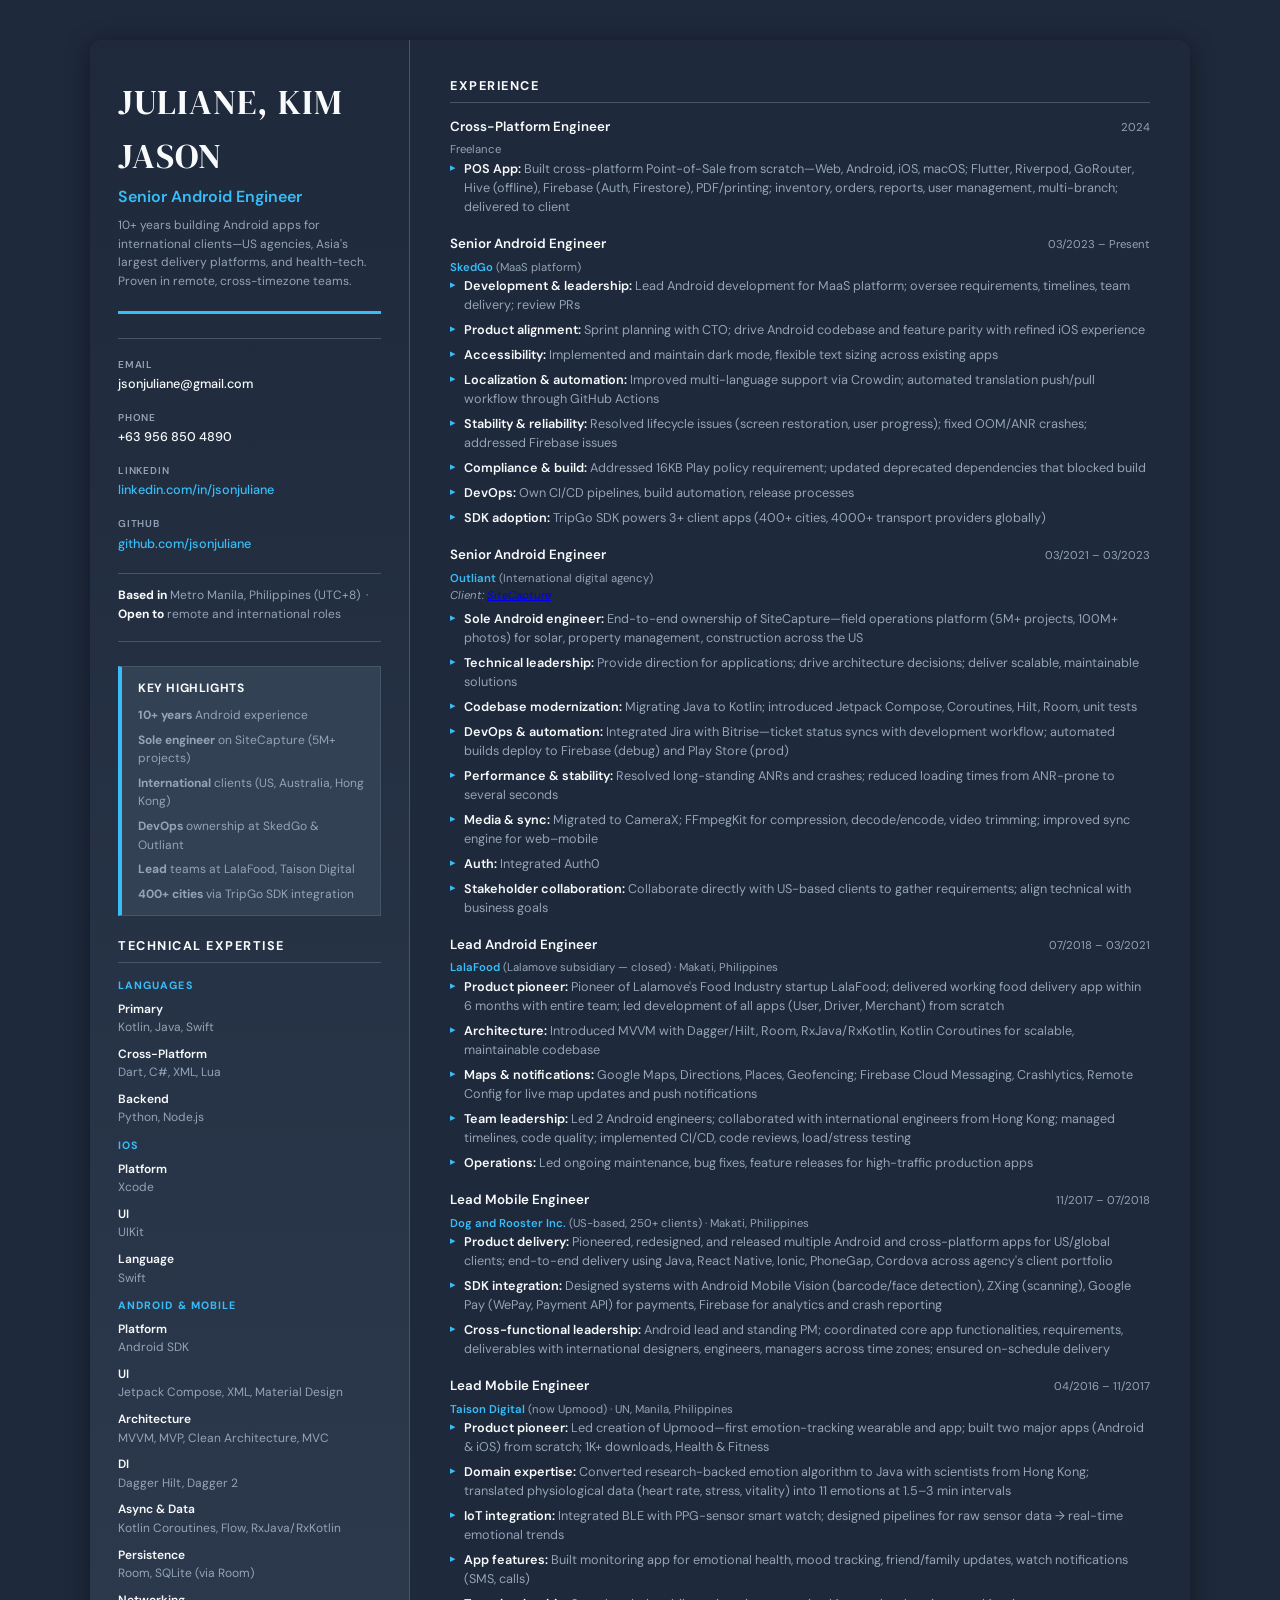
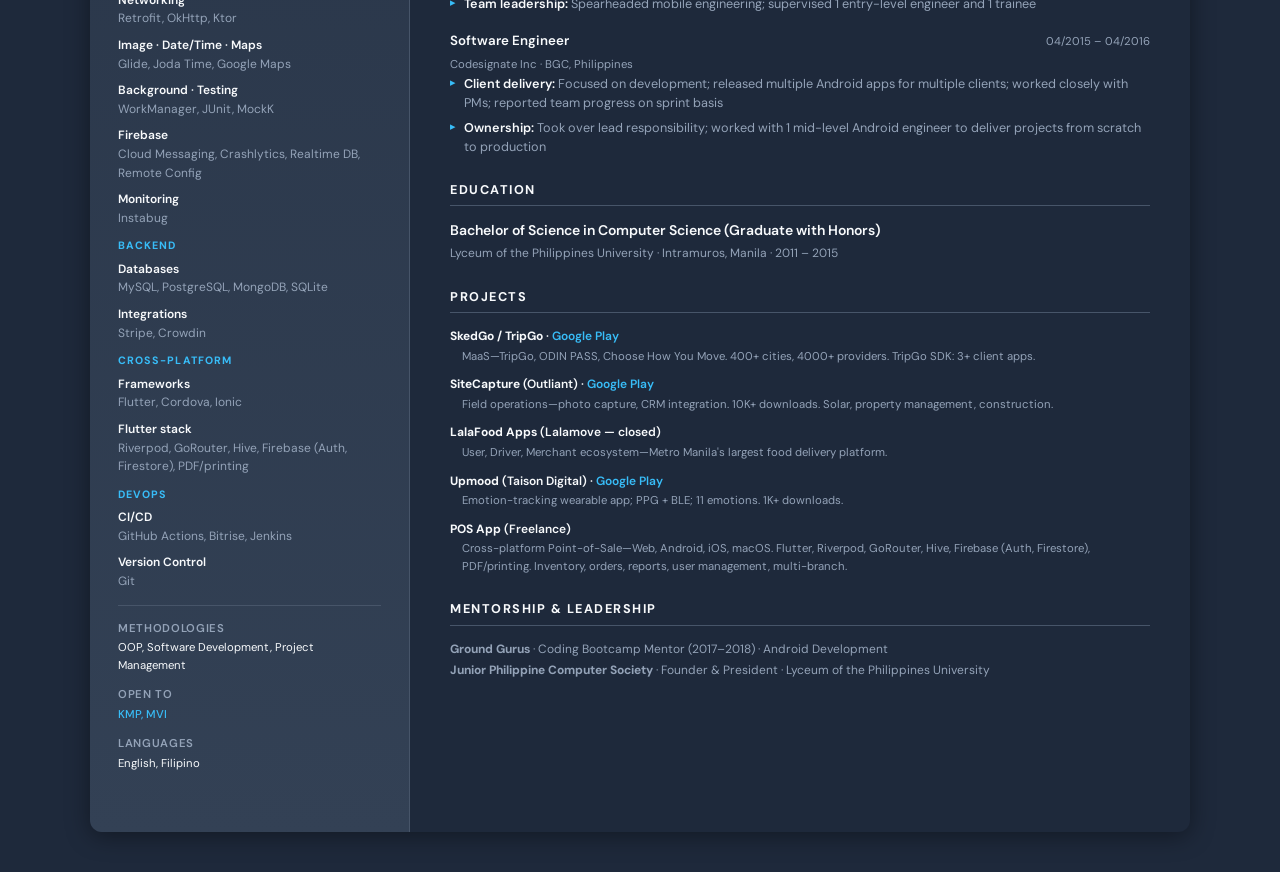
==== resume/Juliane_Kim_Jason_Resume_Dark.html @ 7320f316 "Initial portfolio" ====
<!DOCTYPE html>
<html lang="en">
<head>
  <meta charset="UTF-8">
  <meta name="viewport" content="width=device-width, initial-scale=1.0">
  <title>Kim Jason Juliane - Senior Android Engineer</title>
  <link rel="preconnect" href="https://fonts.googleapis.com">
  <link rel="preconnect" href="https://fonts.gstatic.com" crossorigin>
  <link href="https://fonts.googleapis.com/css2?family=DM+Sans:ital,opsz,wght@0,9..40,400;0,9..40,500;0,9..40,600;0,9..40,700&family=DM+Serif+Display&display=swap" rel="stylesheet">
  <style>
    :root {
      --bg: #1e293b;
      --bg-soft: #334155;
      --bg-card: #334155;
      --text: #f8fafc;
      --text-muted: #94a3b8;
      --accent: #38bdf8;
      --accent-soft: #0ea5e9;
      --accent-bg: #0c4a6e;
      --border: #475569;
      --highlight-bg: #334155;
      --highlight-border: #38bdf8;
      --font-sans: 'DM Sans', -apple-system, sans-serif;
      --font-display: 'DM Serif Display', Georgia, serif;
    }

    * { margin: 0; padding: 0; box-sizing: border-box; }

    body {
      font-family: var(--font-sans);
      font-size: 10.5pt;
      line-height: 1.55;
      color: var(--text);
      background: var(--bg);
      min-height: 100vh;
    }

    .resume {
      max-width: 720px;
      margin: 0 auto;
      padding: 32px 40px;
    }

    @media screen and (min-width: 1024px) {
      body { background: #1e293b; }
      .resume {
        max-width: 1100px;
        margin: 40px auto;
        padding: 0;
        display: grid;
        grid-template-columns: 320px 1fr;
        min-height: calc(100vh - 80px);
        align-items: stretch;
        box-shadow: 0 4px 24px rgba(0,0,0,0.4);
        border-radius: 12px;
        overflow: hidden;
      }
      .sidebar {
        background: linear-gradient(180deg, #1e293b 0%, #334155 100%);
        padding: 36px 28px;
        position: sticky;
        top: 0;
        align-self: stretch;
        overflow-x: hidden;
        overflow-y: auto;
        min-width: 0;
        word-wrap: break-word;
        overflow-wrap: break-word;
        border-right: 1px solid var(--border);
      }
      .sidebar * { max-width: 100%; }
      .main-content {
        padding: 36px 40px;
        overflow-x: hidden;
        overflow-y: auto;
        min-width: 0;
      }
      .sidebar .contact { grid-template-columns: 1fr; }
      .sidebar .highlights-grid { grid-template-columns: 1fr; }
      .sidebar .tech-grid { grid-template-columns: 1fr; }
      .sidebar .tech-category { margin-top: 10px; }
      .sidebar .tech-footer { grid-template-columns: 1fr; }
    }

    .header {
      margin-bottom: 24px;
      padding-bottom: 20px;
      border-bottom: 3px solid var(--accent);
    }

    .name {
      font-family: var(--font-display);
      font-size: 26pt;
      font-weight: 400;
      letter-spacing: 0.03em;
      color: var(--text);
      margin-bottom: 2px;
    }

    .title {
      font-size: 12pt;
      font-weight: 600;
      color: var(--accent);
      margin-bottom: 6px;
    }

    .tagline {
      font-size: 9pt;
      color: var(--text-muted);
      max-width: 520px;
    }

    .highlights {
      background: var(--highlight-bg);
      border: 1px solid var(--border);
      border-left: 4px solid var(--accent);
      padding: 12px 16px;
      margin-bottom: 20px;
      font-size: 9pt;
    }

    .highlights-title {
      font-weight: 700;
      color: var(--text);
      margin-bottom: 8px;
      text-transform: uppercase;
      letter-spacing: 0.05em;
    }

    .highlights-grid {
      display: grid;
      grid-template-columns: 1fr 1fr;
      gap: 6px 24px;
    }

    .highlights-grid span { color: var(--text-muted); }
    .highlights-grid strong { color: var(--text); font-weight: 600; }
    .metric { color: var(--accent); font-weight: 700; }

    .contact {
      display: grid;
      grid-template-columns: repeat(2, 1fr);
      gap: 12px 32px;
      margin-bottom: 24px;
      padding: 18px 0;
      font-size: 9.5pt;
      border-top: 1px solid var(--border);
      border-bottom: 1px solid var(--border);
    }

    @media (min-width: 520px) {
      .contact { grid-template-columns: repeat(4, 1fr); gap: 16px 24px; }
    }

    .contact-item {
      display: flex;
      flex-direction: column;
      gap: 2px;
    }

    .contact-label {
      font-size: 7.5pt;
      font-weight: 600;
      text-transform: uppercase;
      letter-spacing: 0.08em;
      color: var(--text-muted);
    }

    .contact-value {
      color: var(--text);
      font-weight: 500;
    }

    .contact a {
      color: var(--accent);
      text-decoration: none;
      font-weight: 500;
    }

    .contact a:hover { text-decoration: underline; }

    .contact-availability {
      grid-column: 1 / -1;
      margin-top: 4px;
      padding-top: 12px;
      border-top: 1px solid var(--border);
      font-size: 9pt;
      color: var(--text-muted);
    }

    .contact-availability strong { color: var(--text); }

    .section { margin-bottom: 24px; }

    .section-title {
      font-size: 9.5pt;
      font-weight: 700;
      color: var(--text);
      text-transform: uppercase;
      letter-spacing: 0.12em;
      margin-bottom: 14px;
      padding-bottom: 6px;
      border-bottom: 1px solid var(--border);
    }

    .tech-category {
      font-size: 8pt;
      font-weight: 700;
      text-transform: uppercase;
      letter-spacing: 0.1em;
      color: var(--accent);
      margin-top: 14px;
      margin-bottom: 6px;
    }
    .tech-category:first-of-type { margin-top: 0; }

    .tech-grid {
      display: grid;
      grid-template-columns: 1fr 1fr;
      gap: 8px 28px;
      font-size: 9pt;
    }

    .tech-label { font-weight: 600; color: var(--text); }
    .tech-value { color: var(--text-muted); }

    .tech-footer {
      display: grid;
      grid-template-columns: repeat(3, 1fr);
      gap: 12px 24px;
      margin-top: 14px;
      padding-top: 14px;
      border-top: 1px solid var(--border);
      font-size: 8.5pt;
    }

    .tech-footer-item {
      display: flex;
      flex-direction: column;
      gap: 2px;
    }

    .tech-footer-label {
      font-weight: 600;
      text-transform: uppercase;
      letter-spacing: 0.06em;
      color: var(--text-muted);
    }

    .tech-footer-value { color: var(--text); }
    .tech-footer-value .open-to { color: var(--accent); font-weight: 500; }

    .job { margin-bottom: 18px; }
    .job:last-child { margin-bottom: 0; }

    .job-header {
      display: flex;
      justify-content: space-between;
      align-items: baseline;
      flex-wrap: wrap;
      gap: 2px 8px;
      margin-bottom: 4px;
    }

    .job-title { font-weight: 600; font-size: 10pt; color: var(--text); }
    .job-company { font-weight: 600; }
    .job-company a { color: var(--accent); text-decoration: none; }
    .job-meta { font-size: 8.5pt; color: var(--text-muted); }
    .job-client { font-size: 8.5pt; color: var(--text-muted); font-style: italic; margin-bottom: 4px; }

    .job-bullets { list-style: none; padding-left: 0; }
    .job-bullets li {
      position: relative;
      padding-left: 14px;
      margin-bottom: 6px;
      font-size: 9.5pt;
      color: var(--text-muted);
      line-height: 1.5;
    }
    .job-bullets li::before {
      content: "▸";
      position: absolute;
      left: 0;
      color: var(--accent);
      font-size: 8pt;
    }
    .job-bullets strong { color: var(--text); font-weight: 600; }

    .education-degree { font-weight: 600; margin-bottom: 2px; }
    .education-meta { font-size: 9pt; color: var(--text-muted); }

    .project { margin-bottom: 10px; }
    .project-title { font-weight: 600; font-size: 9pt; margin-bottom: 2px; }
    .project-title a { color: var(--accent); text-decoration: none; }
    .project-desc { font-size: 8.5pt; color: var(--text-muted); padding-left: 12px; }

    .misc-item { font-size: 9pt; color: var(--text-muted); margin-bottom: 2px; }

    /* Animations */
    @keyframes fadeIn {
      from { opacity: 0; transform: translateY(8px); }
      to { opacity: 1; transform: translateY(0); }
    }

    @keyframes fadeInUp {
      from { opacity: 0; transform: translateY(12px); }
      to { opacity: 1; transform: translateY(0); }
    }

    body { animation: fadeIn 0.5s ease-out; }
    .header { animation: fadeInUp 0.5s ease-out 0.1s both; }
    .highlights { animation: fadeInUp 0.5s ease-out 0.15s both; }
    .contact { animation: fadeInUp 0.5s ease-out 0.2s both; }
    .section { animation: fadeInUp 0.4s ease-out 0.25s both; }

    a { transition: color 0.2s ease, opacity 0.2s ease; }
    a:hover { opacity: 0.85; }
    .job, .project { transition: transform 0.2s ease; }
    .job:hover, .project:hover { transform: translateX(2px); }

    @media (prefers-reduced-motion: reduce) {
      body, .header, .highlights, .contact, .section { animation: none; }
      .job:hover, .project:hover { transform: none; }
    }

    /* Responsive */
    @media (max-width: 768px) {
      .resume { padding: 24px 20px; }
      body { font-size: 10pt; }
      .name { font-size: 22pt; }
      .highlights-grid { grid-template-columns: 1fr; }
      .tech-grid { grid-template-columns: 1fr; gap: 6px 0; }
      .tech-footer { grid-template-columns: 1fr; }
      .job-header { flex-direction: column; align-items: flex-start; gap: 2px; }
    }

    @media (max-width: 480px) {
      .resume { padding: 20px 16px; }
      body { font-size: 9.5pt; }
      .name { font-size: 20pt; }
      .title { font-size: 11pt; }
      .contact { grid-template-columns: 1fr; gap: 10px; }
      .contact-availability { padding-top: 10px; font-size: 8.5pt; }
      .section-title { font-size: 9pt; letter-spacing: 0.08em; }
      .job-bullets li { font-size: 9pt; }
    }

    @media print {
      body, .header, .highlights, .contact, .section { animation: none !important; }
      .job:hover, .project:hover { transform: none !important; }
      body { background: #fff !important; color: #000 !important; padding: 0 !important; }
      .resume {
        display: block !important;
        max-width: 100% !important;
        margin: 0 !important;
        padding: 0.5in 0.6in !important;
        box-shadow: none !important;
        border-radius: 0 !important;
      }
      .sidebar {
        position: static !important;
        height: auto !important;
        background: #fff !important;
        border-right: none !important;
        padding: 0 0 24px 0 !important;
      }
      .main-content { padding: 0 !important; }
      .contact { grid-template-columns: repeat(4, 1fr); gap: 12px 16px; padding: 14px 0; }
      .highlights, .highlights-grid { width: 100%; max-width: 100%; }
      .sidebar .section { width: 100%; max-width: 100%; }
      .highlights-grid { grid-template-columns: 1fr 1fr !important; gap: 6px 24px !important; }
      .tech-category { color: var(--accent) !important; }
      .tech-grid { grid-template-columns: 1fr 1fr !important; gap: 8px 28px !important; }
      .tech-footer { grid-template-columns: repeat(3, 1fr) !important; }
      .section { margin-bottom: 18px; }
      .job { margin-bottom: 14px; }
      .job-bullets li { margin-bottom: 4px; }
      .section-title { margin-bottom: 10px; padding-bottom: 4px; }
      @page { margin: 0.5in; size: letter; }
      * { color: inherit !important; }
      .sidebar * { color: #000 !important; }
      a { color: var(--accent) !important; }
    }
  </style>
</head>
<body>
  <div class="resume">
    <aside class="sidebar">
      <header class="header">
    <h1 class="name">JULIANE, KIM JASON</h1>
    <p class="title">Senior Android Engineer</p>
    <p class="tagline">10+ years building Android apps for international clients—US agencies, Asia's largest delivery platforms, and health-tech. Proven in remote, cross-timezone teams.</p>
  </header>

  <div class="contact">
    <div class="contact-item">
      <span class="contact-label">Email</span>
      <span class="contact-value">jsonjuliane@gmail.com</span>
    </div>
    <div class="contact-item">
      <span class="contact-label">Phone</span>
      <span class="contact-value">+63 956 850 4890</span>
    </div>
    <div class="contact-item">
      <span class="contact-label">LinkedIn</span>
      <a href="https://www.linkedin.com/in/jsonjuliane/" class="contact-value">linkedin.com/in/jsonjuliane</a>
    </div>
    <div class="contact-item">
      <span class="contact-label">GitHub</span>
      <a href="https://github.com/jsonjuliane" class="contact-value">github.com/jsonjuliane</a>
    </div>
    <div class="contact-availability">
      <strong>Based in</strong> Metro Manila, Philippines (UTC+8) &nbsp;·&nbsp; <strong>Open to</strong> remote and international roles
    </div>
  </div>

  <div class="highlights">
    <div class="highlights-title">Key Highlights</div>
    <div class="highlights-grid">
      <span><span class="metric">10+ years</span> Android experience</span>
      <span><span class="metric">Sole engineer</span> on SiteCapture (5M+ projects)</span>
      <span><span class="metric">International</span> clients (US, Australia, Hong Kong)</span>
      <span><span class="metric">DevOps</span> ownership at SkedGo & Outliant</span>
      <span><span class="metric">Lead</span> teams at LalaFood, Taison Digital</span>
      <span><span class="metric">400+ cities</span> via TripGo SDK integration</span>
    </div>
  </div>

  <section class="section">
    <h2 class="section-title">Technical Expertise</h2>
    <div class="tech-category">Languages</div>
    <div class="tech-grid">
      <div><span class="tech-label">Primary</span><br><span class="tech-value">Kotlin, Java, Swift</span></div>
      <div><span class="tech-label">Cross-Platform</span><br><span class="tech-value">Dart, C#, XML, Lua</span></div>
      <div><span class="tech-label">Backend</span><br><span class="tech-value">Python, Node.js</span></div>
    </div>
    <div class="tech-category">iOS</div>
    <div class="tech-grid">
      <div><span class="tech-label">Platform</span><br><span class="tech-value">Xcode</span></div>
      <div><span class="tech-label">UI</span><br><span class="tech-value">UIKit</span></div>
      <div><span class="tech-label">Language</span><br><span class="tech-value">Swift</span></div>
    </div>
    <div class="tech-category">Android & Mobile</div>
    <div class="tech-grid">
      <div><span class="tech-label">Platform</span><br><span class="tech-value">Android SDK</span></div>
      <div><span class="tech-label">UI</span><br><span class="tech-value">Jetpack Compose, XML, Material Design</span></div>
      <div><span class="tech-label">Architecture</span><br><span class="tech-value">MVVM, MVP, Clean Architecture, MVC</span></div>
      <div><span class="tech-label">DI</span><br><span class="tech-value">Dagger Hilt, Dagger 2</span></div>
      <div><span class="tech-label">Async & Data</span><br><span class="tech-value">Kotlin Coroutines, Flow, RxJava/RxKotlin</span></div>
      <div><span class="tech-label">Persistence</span><br><span class="tech-value">Room, SQLite (via Room)</span></div>
      <div><span class="tech-label">Networking</span><br><span class="tech-value">Retrofit, OkHttp, Ktor</span></div>
      <div><span class="tech-label">Image · Date/Time · Maps</span><br><span class="tech-value">Glide, Joda Time, Google Maps</span></div>
      <div><span class="tech-label">Background · Testing</span><br><span class="tech-value">WorkManager, JUnit, MockK</span></div>
      <div><span class="tech-label">Firebase</span><br><span class="tech-value">Cloud Messaging, Crashlytics, Realtime DB, Remote Config</span></div>
      <div><span class="tech-label">Monitoring</span><br><span class="tech-value">Instabug</span></div>
    </div>
    <div class="tech-category">Backend</div>
    <div class="tech-grid">
      <div><span class="tech-label">Databases</span><br><span class="tech-value">MySQL, PostgreSQL, MongoDB, SQLite</span></div>
      <div><span class="tech-label">Integrations</span><br><span class="tech-value">Stripe, Crowdin</span></div>
    </div>
    <div class="tech-category">Cross-Platform</div>
    <div class="tech-grid">
      <div><span class="tech-label">Frameworks</span><br><span class="tech-value">Flutter, Cordova, Ionic</span></div>
      <div><span class="tech-label">Flutter stack</span><br><span class="tech-value">Riverpod, GoRouter, Hive, Firebase (Auth, Firestore), PDF/printing</span></div>
    </div>
    <div class="tech-category">DevOps</div>
    <div class="tech-grid">
      <div><span class="tech-label">CI/CD</span><br><span class="tech-value">GitHub Actions, Bitrise, Jenkins</span></div>
      <div><span class="tech-label">Version Control</span><br><span class="tech-value">Git</span></div>
    </div>
    <div class="tech-footer">
      <div class="tech-footer-item">
        <span class="tech-footer-label">Methodologies</span>
        <span class="tech-footer-value">OOP, Software Development, Project Management</span>
      </div>
      <div class="tech-footer-item">
        <span class="tech-footer-label">Open to</span>
        <span class="tech-footer-value"><span class="open-to">KMP, MVI</span></span>
      </div>
      <div class="tech-footer-item">
        <span class="tech-footer-label">Languages</span>
        <span class="tech-footer-value">English, Filipino</span>
      </div>
    </div>
  </section>
</aside>

  <main class="main-content">
  <section class="section">
    <h2 class="section-title">Experience</h2>

    <div class="job">
      <div class="job-header"><span class="job-title">Cross-Platform Engineer</span><span class="job-meta">2024</span></div>
      <div class="job-meta">Freelance</div>
      <ul class="job-bullets">
        <li><strong>POS App:</strong> Built cross-platform Point-of-Sale from scratch—Web, Android, iOS, macOS; Flutter, Riverpod, GoRouter, Hive (offline), Firebase (Auth, Firestore), PDF/printing; inventory, orders, reports, user management, multi-branch; delivered to client</li>
      </ul>
    </div>

    <div class="job">
      <div class="job-header"><span class="job-title">Senior Android Engineer</span><span class="job-meta">03/2023 – Present</span></div>
      <div class="job-meta"><span class="job-company"><a href="https://skedgo.com/">SkedGo</a></span> (MaaS platform)</div>
      <ul class="job-bullets">
        <li><strong>Development & leadership:</strong> Lead Android development for MaaS platform; oversee requirements, timelines, team delivery; review PRs</li>
        <li><strong>Product alignment:</strong> Sprint planning with CTO; drive Android codebase and feature parity with refined iOS experience</li>
        <li><strong>Accessibility:</strong> Implemented and maintain dark mode, flexible text sizing across existing apps</li>
        <li><strong>Localization & automation:</strong> Improved multi-language support via Crowdin; automated translation push/pull workflow through GitHub Actions</li>
        <li><strong>Stability & reliability:</strong> Resolved lifecycle issues (screen restoration, user progress); fixed OOM/ANR crashes; addressed Firebase issues</li>
        <li><strong>Compliance & build:</strong> Addressed 16KB Play policy requirement; updated deprecated dependencies that blocked build</li>
        <li><strong>DevOps:</strong> Own CI/CD pipelines, build automation, release processes</li>
        <li><strong>SDK adoption:</strong> TripGo SDK powers 3+ client apps (400+ cities, 4000+ transport providers globally)</li>
      </ul>
    </div>

    <div class="job">
      <div class="job-header"><span class="job-title">Senior Android Engineer</span><span class="job-meta">03/2021 – 03/2023</span></div>
      <div class="job-meta"><span class="job-company"><a href="https://www.outliant.com/">Outliant</a></span> (International digital agency)</div>
      <p class="job-client">Client: <a href="https://sitecapture.com/">SiteCapture</a></p>
      <ul class="job-bullets">
        <li><strong>Sole Android engineer:</strong> End-to-end ownership of SiteCapture—field operations platform (5M+ projects, 100M+ photos) for solar, property management, construction across the US</li>
        <li><strong>Technical leadership:</strong> Provide direction for applications; drive architecture decisions; deliver scalable, maintainable solutions</li>
        <li><strong>Codebase modernization:</strong> Migrating Java to Kotlin; introduced Jetpack Compose, Coroutines, Hilt, Room, unit tests</li>
        <li><strong>DevOps & automation:</strong> Integrated Jira with Bitrise—ticket status syncs with development workflow; automated builds deploy to Firebase (debug) and Play Store (prod)</li>
        <li><strong>Performance & stability:</strong> Resolved long-standing ANRs and crashes; reduced loading times from ANR-prone to several seconds</li>
        <li><strong>Media & sync:</strong> Migrated to CameraX; FFmpegKit for compression, decode/encode, video trimming; improved sync engine for web–mobile</li>
        <li><strong>Auth:</strong> Integrated Auth0</li>
        <li><strong>Stakeholder collaboration:</strong> Collaborate directly with US-based clients to gather requirements; align technical with business goals</li>
      </ul>
    </div>

    <div class="job">
      <div class="job-header"><span class="job-title">Lead Android Engineer</span><span class="job-meta">07/2018 – 03/2021</span></div>
      <div class="job-meta"><span class="job-company"><a href="https://web.lalamove.com/">LalaFood</a></span> (Lalamove subsidiary — closed) · Makati, Philippines</div>
      <ul class="job-bullets">
        <li><strong>Product pioneer:</strong> Pioneer of Lalamove's Food Industry startup LalaFood; delivered working food delivery app within 6 months with entire team; led development of all apps (User, Driver, Merchant) from scratch</li>
        <li><strong>Architecture:</strong> Introduced MVVM with Dagger/Hilt, Room, RxJava/RxKotlin, Kotlin Coroutines for scalable, maintainable codebase</li>
        <li><strong>Maps & notifications:</strong> Google Maps, Directions, Places, Geofencing; Firebase Cloud Messaging, Crashlytics, Remote Config for live map updates and push notifications</li>
        <li><strong>Team leadership:</strong> Led 2 Android engineers; collaborated with international engineers from Hong Kong; managed timelines, code quality; implemented CI/CD, code reviews, load/stress testing</li>
        <li><strong>Operations:</strong> Led ongoing maintenance, bug fixes, feature releases for high-traffic production apps</li>
      </ul>
    </div>

    <div class="job">
      <div class="job-header"><span class="job-title">Lead Mobile Engineer</span><span class="job-meta">11/2017 – 07/2018</span></div>
      <div class="job-meta"><span class="job-company"><a href="https://dogandrooster.com/">Dog and Rooster Inc.</a></span> (US-based, 250+ clients) · Makati, Philippines</div>
      <ul class="job-bullets">
        <li><strong>Product delivery:</strong> Pioneered, redesigned, and released multiple Android and cross-platform apps for US/global clients; end-to-end delivery using Java, React Native, Ionic, PhoneGap, Cordova across agency's client portfolio</li>
        <li><strong>SDK integration:</strong> Designed systems with Android Mobile Vision (barcode/face detection), ZXing (scanning), Google Pay (WePay, Payment API) for payments, Firebase for analytics and crash reporting</li>
        <li><strong>Cross-functional leadership:</strong> Android lead and standing PM; coordinated core app functionalities, requirements, deliverables with international designers, engineers, managers across time zones; ensured on-schedule delivery</li>
      </ul>
    </div>

    <div class="job">
      <div class="job-header"><span class="job-title">Lead Mobile Engineer</span><span class="job-meta">04/2016 – 11/2017</span></div>
      <div class="job-meta"><span class="job-company"><a href="https://www.upmood.com/">Taison Digital</a></span> (now Upmood) · UN, Manila, Philippines</div>
      <ul class="job-bullets">
        <li><strong>Product pioneer:</strong> Led creation of Upmood—first emotion-tracking wearable and app; built two major apps (Android & iOS) from scratch; 1K+ downloads, Health & Fitness</li>
        <li><strong>Domain expertise:</strong> Converted research-backed emotion algorithm to Java with scientists from Hong Kong; translated physiological data (heart rate, stress, vitality) into 11 emotions at 1.5–3 min intervals</li>
        <li><strong>IoT integration:</strong> Integrated BLE with PPG-sensor smart watch; designed pipelines for raw sensor data → real-time emotional trends</li>
        <li><strong>App features:</strong> Built monitoring app for emotional health, mood tracking, friend/family updates, watch notifications (SMS, calls)</li>
        <li><strong>Team leadership:</strong> Spearheaded mobile engineering; supervised 1 entry-level engineer and 1 trainee</li>
      </ul>
    </div>

    <div class="job">
      <div class="job-header"><span class="job-title">Software Engineer</span><span class="job-meta">04/2015 – 04/2016</span></div>
      <div class="job-meta">Codesignate Inc · BGC, Philippines</div>
      <ul class="job-bullets">
        <li><strong>Client delivery:</strong> Focused on development; released multiple Android apps for multiple clients; worked closely with PMs; reported team progress on sprint basis</li>
        <li><strong>Ownership:</strong> Took over lead responsibility; worked with 1 mid-level Android engineer to deliver projects from scratch to production</li>
      </ul>
    </div>
  </section>

  <section class="section">
    <h2 class="section-title">Education</h2>
    <div class="education-degree">Bachelor of Science in Computer Science (Graduate with Honors)</div>
    <div class="education-meta">Lyceum of the Philippines University · Intramuros, Manila · 2011 – 2015</div>
  </section>

  <section class="section">
    <h2 class="section-title">Projects</h2>
    <div class="project">
      <div class="project-title"><strong>SkedGo / TripGo</strong> · <a href="https://play.google.com/store/apps/developer?id=SkedGo+Pty+Ltd">Google Play</a></div>
      <div class="project-desc">MaaS—TripGo, ODIN PASS, Choose How You Move. 400+ cities, 4000+ providers. TripGo SDK: 3+ client apps.</div>
    </div>
    <div class="project">
      <div class="project-title"><strong>SiteCapture</strong> (Outliant) · <a href="https://play.google.com/store/apps/details?id=com.sitecapture.app.sitecapture&hl=en">Google Play</a></div>
      <div class="project-desc">Field operations—photo capture, CRM integration. 10K+ downloads. Solar, property management, construction.</div>
    </div>
    <div class="project">
      <div class="project-title"><strong>LalaFood Apps</strong> (Lalamove — closed)</div>
      <div class="project-desc">User, Driver, Merchant ecosystem—Metro Manila's largest food delivery platform.</div>
    </div>
    <div class="project">
      <div class="project-title"><strong>Upmood</strong> (Taison Digital) · <a href="https://play.google.com/store/apps/details?id=com.td.upmood&hl=en">Google Play</a></div>
      <div class="project-desc">Emotion-tracking wearable app; PPG + BLE; 11 emotions. 1K+ downloads.</div>
    </div>
    <div class="project">
      <div class="project-title"><strong>POS App</strong> (Freelance)</div>
      <div class="project-desc">Cross-platform Point-of-Sale—Web, Android, iOS, macOS. Flutter, Riverpod, GoRouter, Hive, Firebase (Auth, Firestore), PDF/printing. Inventory, orders, reports, user management, multi-branch.</div>
    </div>
  </section>

  <section class="section">
    <h2 class="section-title">Mentorship & Leadership</h2>
    <p class="misc-item"><strong>Ground Gurus</strong> · Coding Bootcamp Mentor (2017–2018) · Android Development</p>
    <p class="misc-item"><strong>Junior Philippine Computer Society</strong> · Founder & President · Lyceum of the Philippines University</p>
  </section>
  </main>
  </div>
</body>
</html>
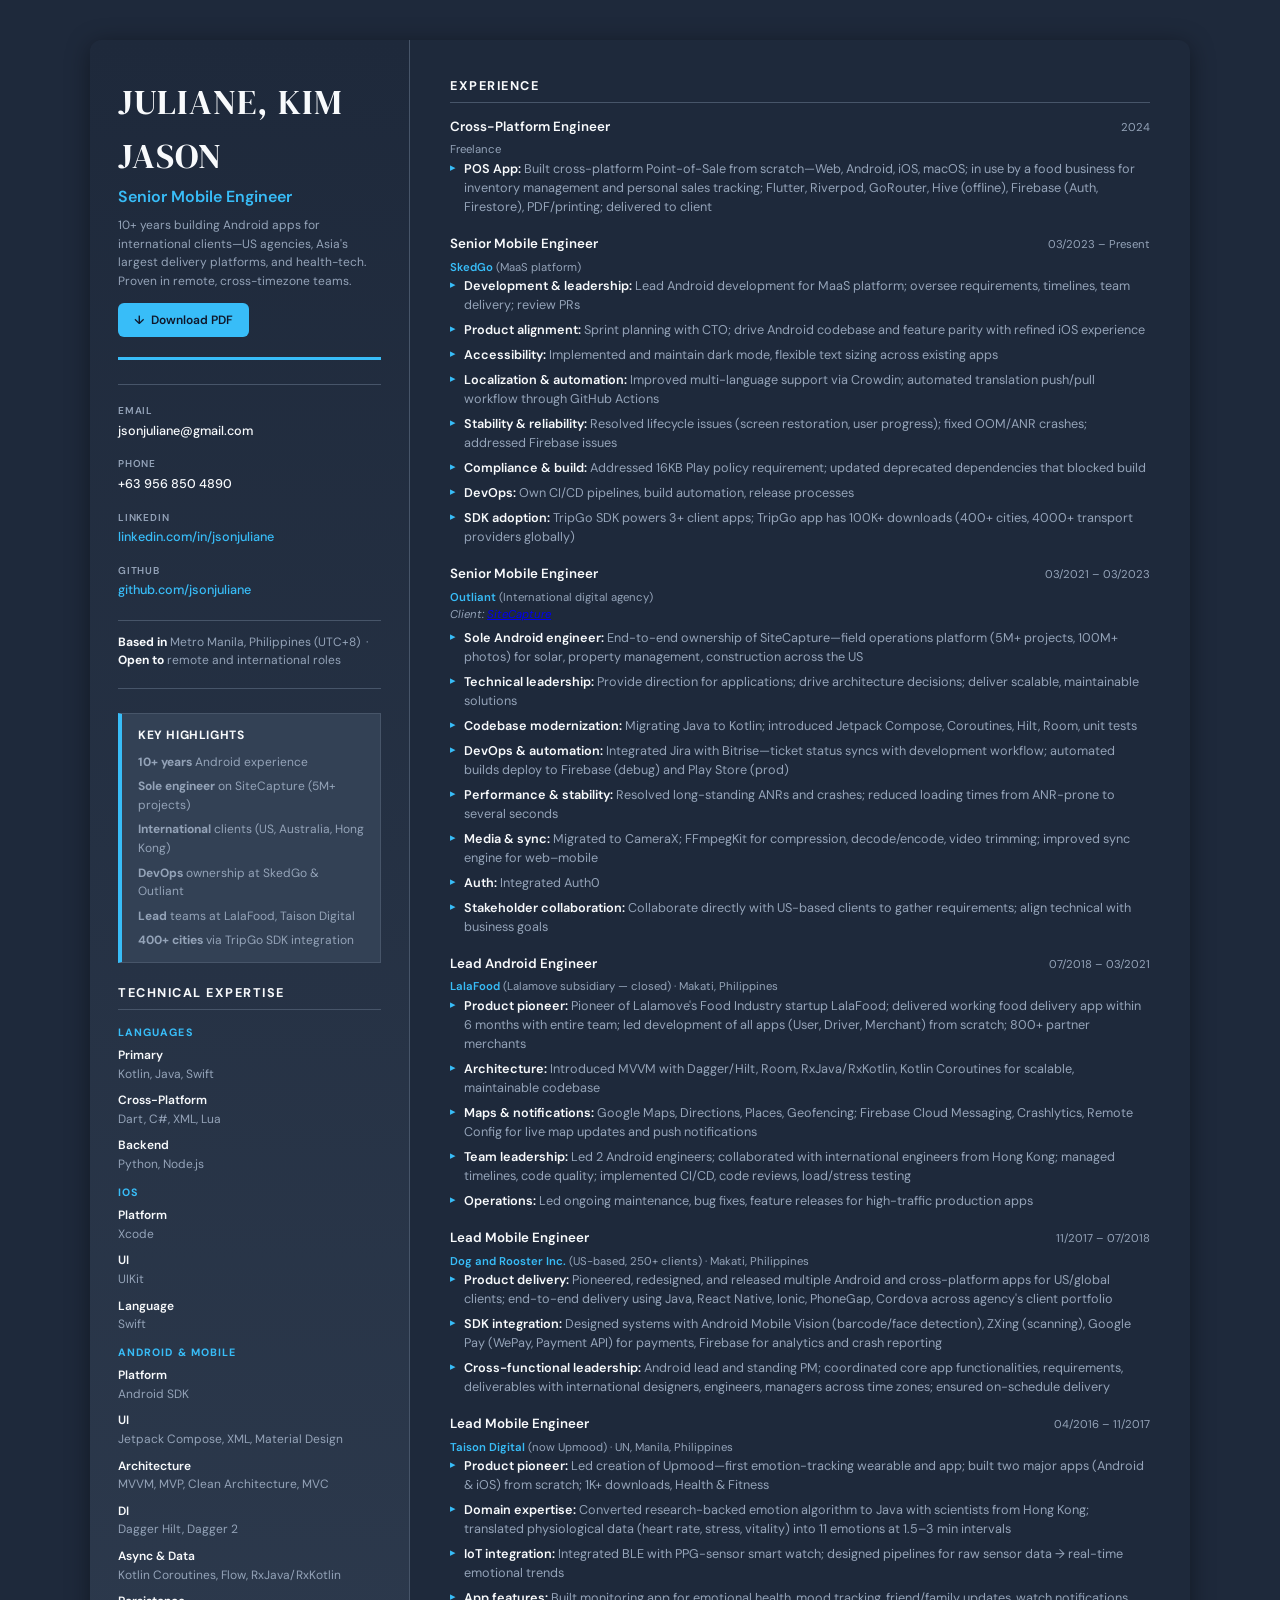
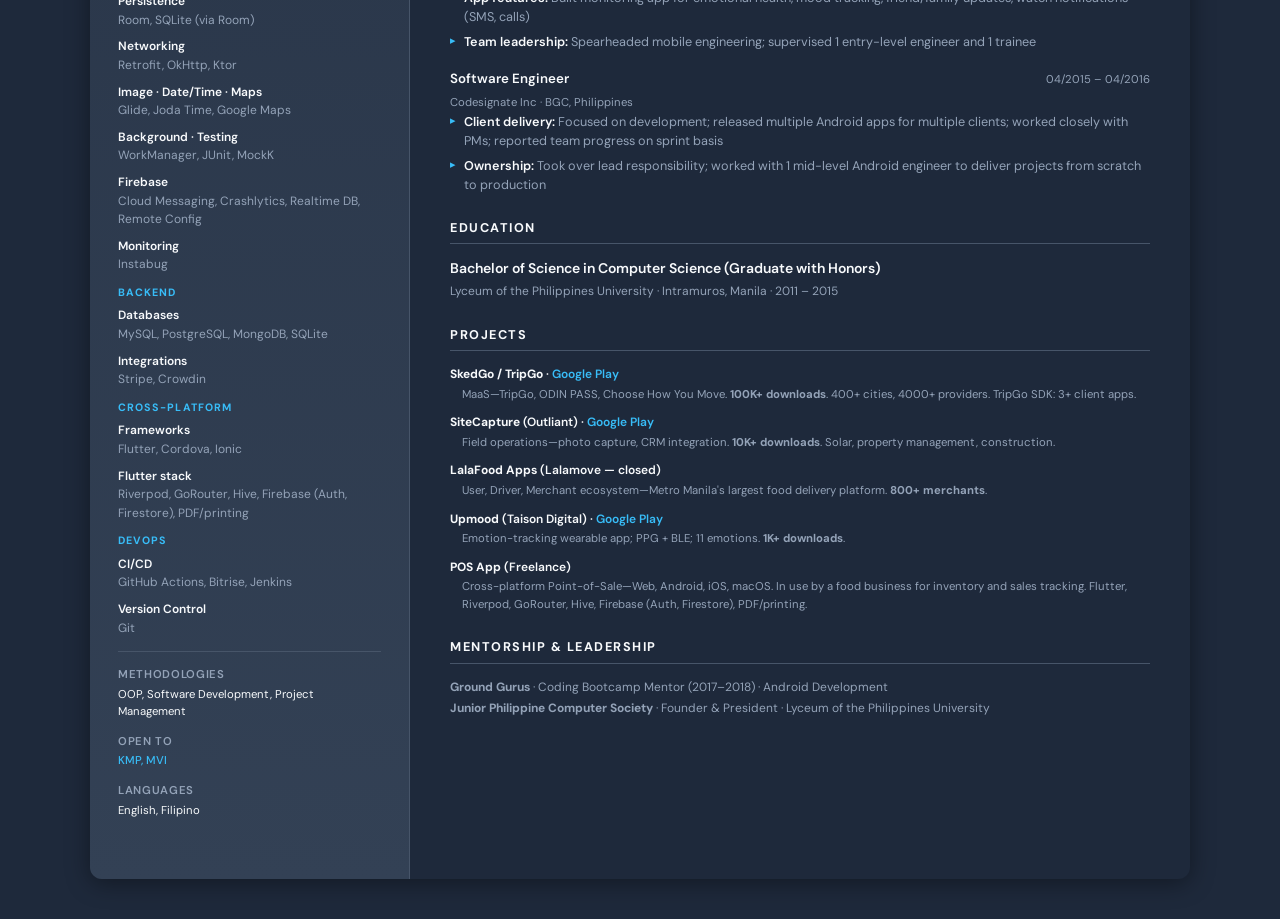
==== commit d3cd3ba1: "Portfolio updates: SEO, mobile fixes, project metrics, cleanup - Add sitemap.xml, robots.txt, JSON-L" ====
--- a/resume/Juliane_Kim_Jason_Resume_Dark.html
+++ b/resume/Juliane_Kim_Jason_Resume_Dark.html
@@ -3,7 +3,20 @@
 <head>
   <meta charset="UTF-8">
   <meta name="viewport" content="width=device-width, initial-scale=1.0">
-  <title>Kim Jason Juliane - Senior Android Engineer</title>
+  <title>Kim Jason Juliane - Senior Mobile Engineer | Resume</title>
+  <meta name="description" content="Resume of Kim Jason Juliane — Senior Mobile Engineer with 10+ years experience. SkedGo, SiteCapture, LalaFood, Upmood. Kotlin, Flutter, Jetpack Compose.">
+  <meta name="author" content="Kim Jason Juliane">
+  <link rel="canonical" href="https://jsonjuliane.github.io/resume/Juliane_Kim_Jason_Resume_Light.html">
+  <meta property="og:type" content="profile">
+  <meta property="og:url" content="https://jsonjuliane.github.io/resume/Juliane_Kim_Jason_Resume_Dark.html">
+  <meta property="og:title" content="Kim Jason Juliane - Senior Mobile Engineer | Resume">
+  <meta property="og:description" content="Resume of Kim Jason Juliane — Senior Mobile Engineer with 10+ years. Kotlin, Flutter, Android, SkedGo, SiteCapture, LalaFood, Upmood.">
+  <meta name="twitter:card" content="summary">
+  <meta name="twitter:title" content="Kim Jason Juliane - Senior Mobile Engineer | Resume">
+  <meta name="twitter:description" content="Resume of Kim Jason Juliane — Senior Mobile Engineer. 10+ years. Kotlin, Flutter, SkedGo, SiteCapture.">
+  <script type="application/ld+json">
+  {"@context":"https://schema.org","@type":"Person","name":"Kim Jason Juliane","jobTitle":"Senior Mobile Engineer","url":"https://jsonjuliane.github.io/","sameAs":["https://www.linkedin.com/in/jsonjuliane/","https://github.com/jsonjuliane"],"knowsAbout":["Android","Kotlin","Flutter","Jetpack Compose","Mobile Development"]}
+  </script>
   <link rel="preconnect" href="https://fonts.googleapis.com">
   <link rel="preconnect" href="https://fonts.gstatic.com" crossorigin>
   <link href="https://fonts.googleapis.com/css2?family=DM+Sans:ital,opsz,wght@0,9..40,400;0,9..40,500;0,9..40,600;0,9..40,700&family=DM+Serif+Display&display=swap" rel="stylesheet">
@@ -110,6 +123,23 @@
       max-width: 520px;
     }
 
+    .resume-download {
+      display: inline-flex;
+      align-items: center;
+      gap: 0.4rem;
+      margin-top: 12px;
+      padding: 0.5rem 1rem;
+      font-size: 9pt;
+      font-weight: 600;
+      color: #0f172a;
+      background: var(--accent);
+      border: none;
+      border-radius: 6px;
+      text-decoration: none;
+      transition: background 0.2s ease, transform 0.2s ease;
+    }
+    .resume-download:hover { background: var(--accent-soft); transform: translateY(-1px); }
+
     .highlights {
       background: var(--highlight-bg);
       border: 1px solid var(--border);
@@ -376,6 +406,7 @@
       .job { margin-bottom: 14px; }
       .job-bullets li { margin-bottom: 4px; }
       .section-title { margin-bottom: 10px; padding-bottom: 4px; }
+      .resume-download { display: none !important; }
       @page { margin: 0.5in; size: letter; }
       * { color: inherit !important; }
       .sidebar * { color: #000 !important; }
@@ -388,8 +419,9 @@
     <aside class="sidebar">
       <header class="header">
     <h1 class="name">JULIANE, KIM JASON</h1>
-    <p class="title">Senior Android Engineer</p>
+    <p class="title">Senior Mobile Engineer</p>
     <p class="tagline">10+ years building Android apps for international clients—US agencies, Asia's largest delivery platforms, and health-tech. Proven in remote, cross-timezone teams.</p>
+    <a href="Juliane_Kim_Jason_Resume.pdf" class="resume-download" download="Juliane_Kim_Jason_Resume.pdf"><span aria-hidden="true">↓</span> Download PDF</a>
   </header>
 
   <div class="contact">
@@ -494,12 +526,12 @@
       <div class="job-header"><span class="job-title">Cross-Platform Engineer</span><span class="job-meta">2024</span></div>
       <div class="job-meta">Freelance</div>
       <ul class="job-bullets">
-        <li><strong>POS App:</strong> Built cross-platform Point-of-Sale from scratch—Web, Android, iOS, macOS; Flutter, Riverpod, GoRouter, Hive (offline), Firebase (Auth, Firestore), PDF/printing; inventory, orders, reports, user management, multi-branch; delivered to client</li>
+        <li><strong>POS App:</strong> Built cross-platform Point-of-Sale from scratch—Web, Android, iOS, macOS; in use by a food business for inventory management and personal sales tracking; Flutter, Riverpod, GoRouter, Hive (offline), Firebase (Auth, Firestore), PDF/printing; delivered to client</li>
       </ul>
     </div>
 
     <div class="job">
-      <div class="job-header"><span class="job-title">Senior Android Engineer</span><span class="job-meta">03/2023 – Present</span></div>
+      <div class="job-header"><span class="job-title">Senior Mobile Engineer</span><span class="job-meta">03/2023 – Present</span></div>
       <div class="job-meta"><span class="job-company"><a href="https://skedgo.com/">SkedGo</a></span> (MaaS platform)</div>
       <ul class="job-bullets">
         <li><strong>Development & leadership:</strong> Lead Android development for MaaS platform; oversee requirements, timelines, team delivery; review PRs</li>
@@ -509,12 +541,12 @@
         <li><strong>Stability & reliability:</strong> Resolved lifecycle issues (screen restoration, user progress); fixed OOM/ANR crashes; addressed Firebase issues</li>
         <li><strong>Compliance & build:</strong> Addressed 16KB Play policy requirement; updated deprecated dependencies that blocked build</li>
         <li><strong>DevOps:</strong> Own CI/CD pipelines, build automation, release processes</li>
-        <li><strong>SDK adoption:</strong> TripGo SDK powers 3+ client apps (400+ cities, 4000+ transport providers globally)</li>
+        <li><strong>SDK adoption:</strong> TripGo SDK powers 3+ client apps; TripGo app has 100K+ downloads (400+ cities, 4000+ transport providers globally)</li>
       </ul>
     </div>
 
     <div class="job">
-      <div class="job-header"><span class="job-title">Senior Android Engineer</span><span class="job-meta">03/2021 – 03/2023</span></div>
+      <div class="job-header"><span class="job-title">Senior Mobile Engineer</span><span class="job-meta">03/2021 – 03/2023</span></div>
       <div class="job-meta"><span class="job-company"><a href="https://www.outliant.com/">Outliant</a></span> (International digital agency)</div>
       <p class="job-client">Client: <a href="https://sitecapture.com/">SiteCapture</a></p>
       <ul class="job-bullets">
@@ -533,7 +565,7 @@
       <div class="job-header"><span class="job-title">Lead Android Engineer</span><span class="job-meta">07/2018 – 03/2021</span></div>
       <div class="job-meta"><span class="job-company"><a href="https://web.lalamove.com/">LalaFood</a></span> (Lalamove subsidiary — closed) · Makati, Philippines</div>
       <ul class="job-bullets">
-        <li><strong>Product pioneer:</strong> Pioneer of Lalamove's Food Industry startup LalaFood; delivered working food delivery app within 6 months with entire team; led development of all apps (User, Driver, Merchant) from scratch</li>
+        <li><strong>Product pioneer:</strong> Pioneer of Lalamove's Food Industry startup LalaFood; delivered working food delivery app within 6 months with entire team; led development of all apps (User, Driver, Merchant) from scratch; 800+ partner merchants</li>
         <li><strong>Architecture:</strong> Introduced MVVM with Dagger/Hilt, Room, RxJava/RxKotlin, Kotlin Coroutines for scalable, maintainable codebase</li>
         <li><strong>Maps & notifications:</strong> Google Maps, Directions, Places, Geofencing; Firebase Cloud Messaging, Crashlytics, Remote Config for live map updates and push notifications</li>
         <li><strong>Team leadership:</strong> Led 2 Android engineers; collaborated with international engineers from Hong Kong; managed timelines, code quality; implemented CI/CD, code reviews, load/stress testing</li>
@@ -582,24 +614,24 @@
   <section class="section">
     <h2 class="section-title">Projects</h2>
     <div class="project">
-      <div class="project-title"><strong>SkedGo / TripGo</strong> · <a href="https://play.google.com/store/apps/developer?id=SkedGo+Pty+Ltd">Google Play</a></div>
-      <div class="project-desc">MaaS—TripGo, ODIN PASS, Choose How You Move. 400+ cities, 4000+ providers. TripGo SDK: 3+ client apps.</div>
+      <div class="project-title"><strong>SkedGo / TripGo</strong> · <a href="https://play.google.com/store/apps/details?id=com.buzzhives.android.tripplanner">Google Play</a></div>
+      <div class="project-desc">MaaS—TripGo, ODIN PASS, Choose How You Move. <strong>100K+ downloads</strong>. 400+ cities, 4000+ providers. TripGo SDK: 3+ client apps.</div>
     </div>
     <div class="project">
-      <div class="project-title"><strong>SiteCapture</strong> (Outliant) · <a href="https://play.google.com/store/apps/details?id=com.sitecapture.app.sitecapture&hl=en">Google Play</a></div>
-      <div class="project-desc">Field operations—photo capture, CRM integration. 10K+ downloads. Solar, property management, construction.</div>
+      <div class="project-title"><strong>SiteCapture</strong> (Outliant) · <a href="https://play.google.com/store/apps/details?id=com.sitecapture.app.sitecapture&hl=en_US">Google Play</a></div>
+      <div class="project-desc">Field operations—photo capture, CRM integration. <strong>10K+ downloads</strong>. Solar, property management, construction.</div>
     </div>
     <div class="project">
       <div class="project-title"><strong>LalaFood Apps</strong> (Lalamove — closed)</div>
-      <div class="project-desc">User, Driver, Merchant ecosystem—Metro Manila's largest food delivery platform.</div>
+      <div class="project-desc">User, Driver, Merchant ecosystem—Metro Manila's largest food delivery platform. <strong>800+ merchants</strong>.</div>
     </div>
     <div class="project">
       <div class="project-title"><strong>Upmood</strong> (Taison Digital) · <a href="https://play.google.com/store/apps/details?id=com.td.upmood&hl=en">Google Play</a></div>
-      <div class="project-desc">Emotion-tracking wearable app; PPG + BLE; 11 emotions. 1K+ downloads.</div>
+      <div class="project-desc">Emotion-tracking wearable app; PPG + BLE; 11 emotions. <strong>1K+ downloads</strong>.</div>
     </div>
     <div class="project">
       <div class="project-title"><strong>POS App</strong> (Freelance)</div>
-      <div class="project-desc">Cross-platform Point-of-Sale—Web, Android, iOS, macOS. Flutter, Riverpod, GoRouter, Hive, Firebase (Auth, Firestore), PDF/printing. Inventory, orders, reports, user management, multi-branch.</div>
+      <div class="project-desc">Cross-platform Point-of-Sale—Web, Android, iOS, macOS. In use by a food business for inventory and sales tracking. Flutter, Riverpod, GoRouter, Hive, Firebase (Auth, Firestore), PDF/printing.</div>
     </div>
   </section>
 
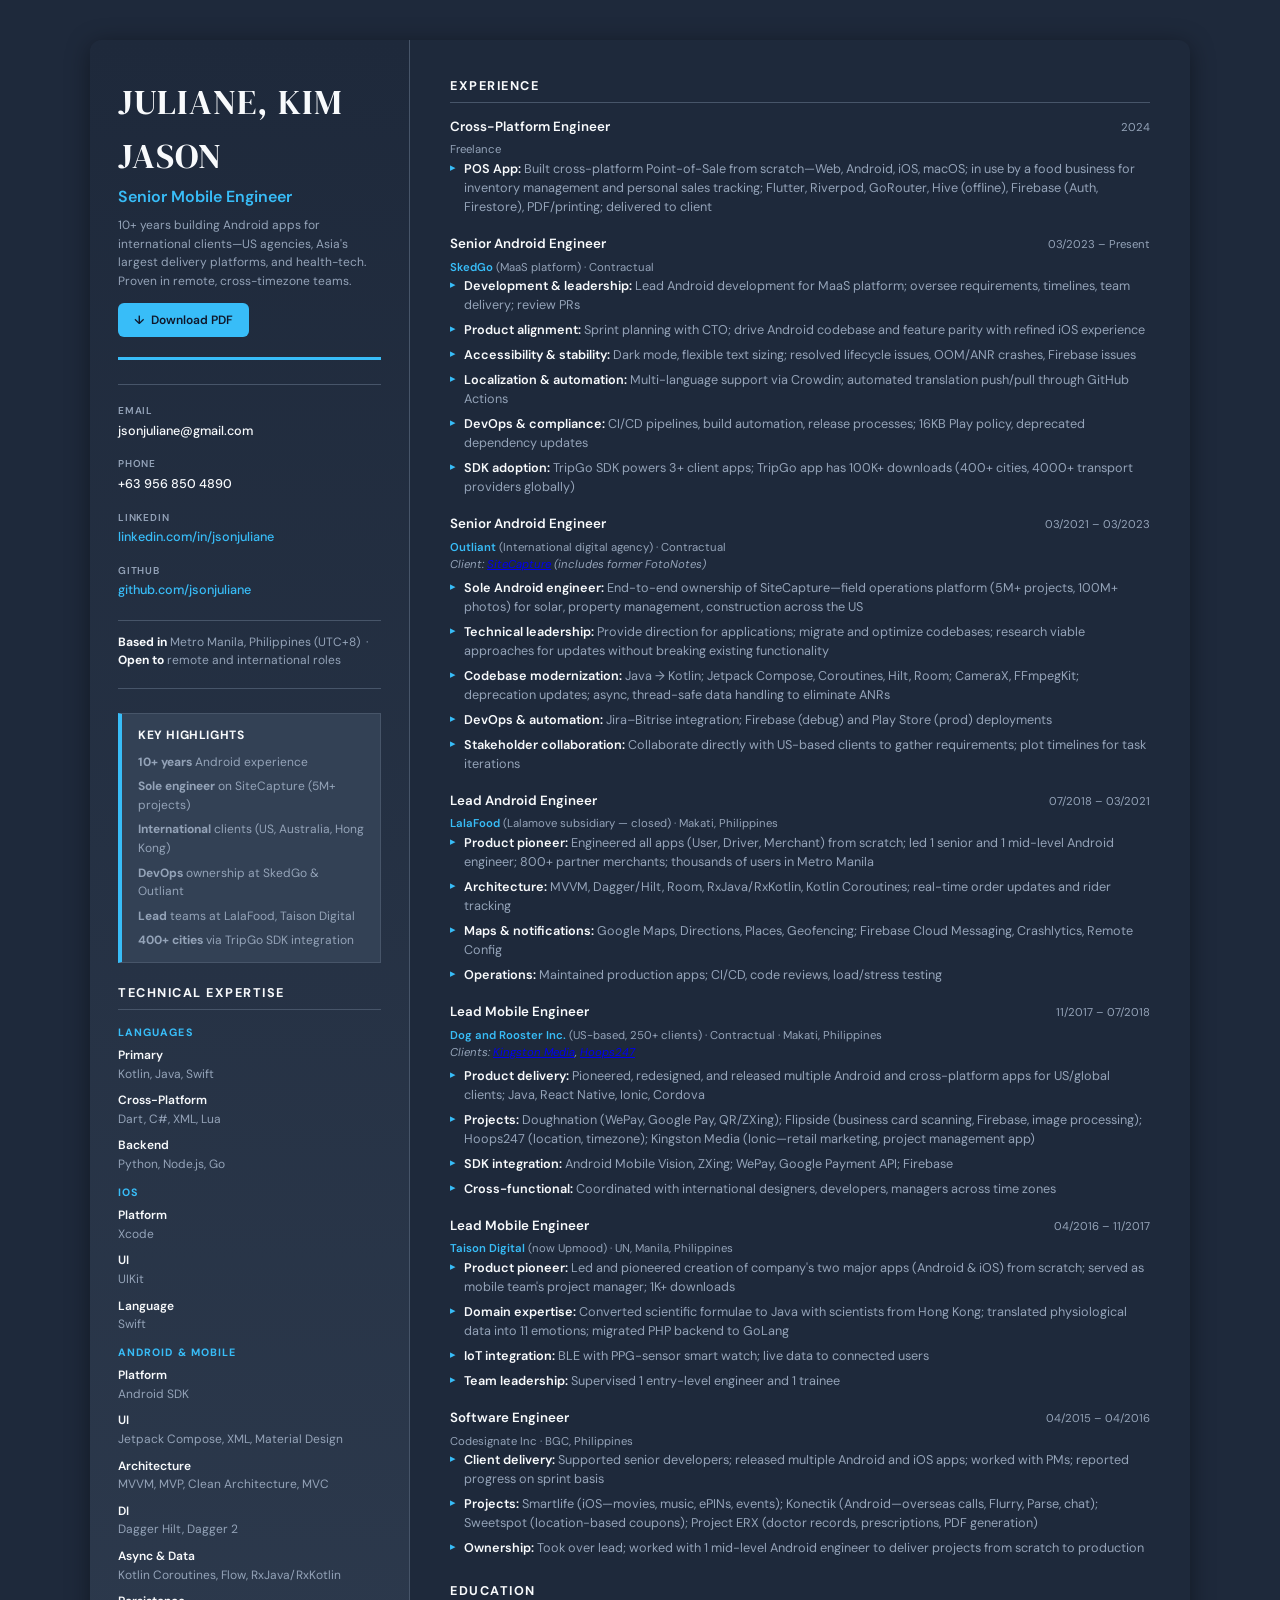
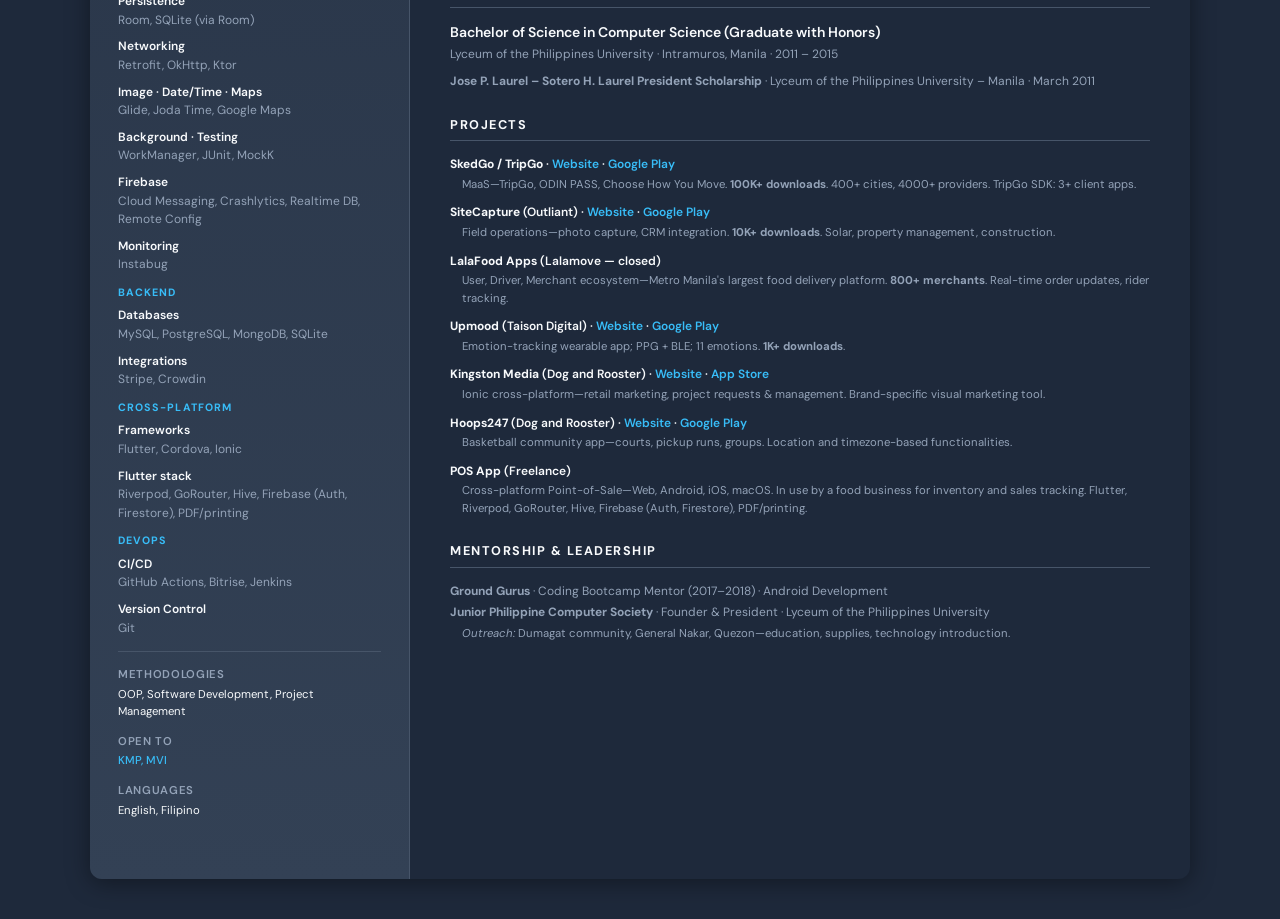
==== commit 280432c3: "Polish resume: outreach, SkedGo bullets, Laurel scholarship - SkedGo & Outliant: Senior Android Engi" ====
--- a/resume/Juliane_Kim_Jason_Resume_Dark.html
+++ b/resume/Juliane_Kim_Jason_Resume_Dark.html
@@ -325,6 +325,7 @@
     .project-desc { font-size: 8.5pt; color: var(--text-muted); padding-left: 12px; }
 
     .misc-item { font-size: 9pt; color: var(--text-muted); margin-bottom: 2px; }
+    .misc-sub { font-size: 8.5pt; color: var(--text-muted); margin-top: 4px; margin-bottom: 2px; padding-left: 12px; }
 
     /* Animations */
     @keyframes fadeIn {
@@ -464,7 +465,7 @@
     <div class="tech-grid">
       <div><span class="tech-label">Primary</span><br><span class="tech-value">Kotlin, Java, Swift</span></div>
       <div><span class="tech-label">Cross-Platform</span><br><span class="tech-value">Dart, C#, XML, Lua</span></div>
-      <div><span class="tech-label">Backend</span><br><span class="tech-value">Python, Node.js</span></div>
+      <div><span class="tech-label">Backend</span><br><span class="tech-value">Python, Node.js, Go</span></div>
     </div>
     <div class="tech-category">iOS</div>
     <div class="tech-grid">
@@ -531,33 +532,28 @@
     </div>
 
     <div class="job">
-      <div class="job-header"><span class="job-title">Senior Mobile Engineer</span><span class="job-meta">03/2023 – Present</span></div>
-      <div class="job-meta"><span class="job-company"><a href="https://skedgo.com/">SkedGo</a></span> (MaaS platform)</div>
+      <div class="job-header"><span class="job-title">Senior Android Engineer</span><span class="job-meta">03/2023 – Present</span></div>
+      <div class="job-meta"><span class="job-company"><a href="https://skedgo.com/">SkedGo</a></span> (MaaS platform) · Contractual</div>
       <ul class="job-bullets">
         <li><strong>Development & leadership:</strong> Lead Android development for MaaS platform; oversee requirements, timelines, team delivery; review PRs</li>
         <li><strong>Product alignment:</strong> Sprint planning with CTO; drive Android codebase and feature parity with refined iOS experience</li>
-        <li><strong>Accessibility:</strong> Implemented and maintain dark mode, flexible text sizing across existing apps</li>
-        <li><strong>Localization & automation:</strong> Improved multi-language support via Crowdin; automated translation push/pull workflow through GitHub Actions</li>
-        <li><strong>Stability & reliability:</strong> Resolved lifecycle issues (screen restoration, user progress); fixed OOM/ANR crashes; addressed Firebase issues</li>
-        <li><strong>Compliance & build:</strong> Addressed 16KB Play policy requirement; updated deprecated dependencies that blocked build</li>
-        <li><strong>DevOps:</strong> Own CI/CD pipelines, build automation, release processes</li>
+        <li><strong>Accessibility & stability:</strong> Dark mode, flexible text sizing; resolved lifecycle issues, OOM/ANR crashes, Firebase issues</li>
+        <li><strong>Localization & automation:</strong> Multi-language support via Crowdin; automated translation push/pull through GitHub Actions</li>
+        <li><strong>DevOps & compliance:</strong> CI/CD pipelines, build automation, release processes; 16KB Play policy, deprecated dependency updates</li>
         <li><strong>SDK adoption:</strong> TripGo SDK powers 3+ client apps; TripGo app has 100K+ downloads (400+ cities, 4000+ transport providers globally)</li>
       </ul>
     </div>
 
     <div class="job">
-      <div class="job-header"><span class="job-title">Senior Mobile Engineer</span><span class="job-meta">03/2021 – 03/2023</span></div>
-      <div class="job-meta"><span class="job-company"><a href="https://www.outliant.com/">Outliant</a></span> (International digital agency)</div>
-      <p class="job-client">Client: <a href="https://sitecapture.com/">SiteCapture</a></p>
+      <div class="job-header"><span class="job-title">Senior Android Engineer</span><span class="job-meta">03/2021 – 03/2023</span></div>
+      <div class="job-meta"><span class="job-company"><a href="https://www.outliant.com/">Outliant</a></span> (International digital agency) · Contractual</div>
+      <p class="job-client">Client: <a href="https://sitecapture.com/">SiteCapture</a> (includes former FotoNotes)</p>
       <ul class="job-bullets">
         <li><strong>Sole Android engineer:</strong> End-to-end ownership of SiteCapture—field operations platform (5M+ projects, 100M+ photos) for solar, property management, construction across the US</li>
-        <li><strong>Technical leadership:</strong> Provide direction for applications; drive architecture decisions; deliver scalable, maintainable solutions</li>
-        <li><strong>Codebase modernization:</strong> Migrating Java to Kotlin; introduced Jetpack Compose, Coroutines, Hilt, Room, unit tests</li>
-        <li><strong>DevOps & automation:</strong> Integrated Jira with Bitrise—ticket status syncs with development workflow; automated builds deploy to Firebase (debug) and Play Store (prod)</li>
-        <li><strong>Performance & stability:</strong> Resolved long-standing ANRs and crashes; reduced loading times from ANR-prone to several seconds</li>
-        <li><strong>Media & sync:</strong> Migrated to CameraX; FFmpegKit for compression, decode/encode, video trimming; improved sync engine for web–mobile</li>
-        <li><strong>Auth:</strong> Integrated Auth0</li>
-        <li><strong>Stakeholder collaboration:</strong> Collaborate directly with US-based clients to gather requirements; align technical with business goals</li>
+        <li><strong>Technical leadership:</strong> Provide direction for applications; migrate and optimize codebases; research viable approaches for updates without breaking existing functionality</li>
+        <li><strong>Codebase modernization:</strong> Java → Kotlin; Jetpack Compose, Coroutines, Hilt, Room; CameraX, FFmpegKit; deprecation updates; async, thread-safe data handling to eliminate ANRs</li>
+        <li><strong>DevOps & automation:</strong> Jira–Bitrise integration; Firebase (debug) and Play Store (prod) deployments</li>
+        <li><strong>Stakeholder collaboration:</strong> Collaborate directly with US-based clients to gather requirements; plot timelines for task iterations</li>
       </ul>
     </div>
 
@@ -565,21 +561,22 @@
       <div class="job-header"><span class="job-title">Lead Android Engineer</span><span class="job-meta">07/2018 – 03/2021</span></div>
       <div class="job-meta"><span class="job-company"><a href="https://web.lalamove.com/">LalaFood</a></span> (Lalamove subsidiary — closed) · Makati, Philippines</div>
       <ul class="job-bullets">
-        <li><strong>Product pioneer:</strong> Pioneer of Lalamove's Food Industry startup LalaFood; delivered working food delivery app within 6 months with entire team; led development of all apps (User, Driver, Merchant) from scratch; 800+ partner merchants</li>
-        <li><strong>Architecture:</strong> Introduced MVVM with Dagger/Hilt, Room, RxJava/RxKotlin, Kotlin Coroutines for scalable, maintainable codebase</li>
-        <li><strong>Maps & notifications:</strong> Google Maps, Directions, Places, Geofencing; Firebase Cloud Messaging, Crashlytics, Remote Config for live map updates and push notifications</li>
-        <li><strong>Team leadership:</strong> Led 2 Android engineers; collaborated with international engineers from Hong Kong; managed timelines, code quality; implemented CI/CD, code reviews, load/stress testing</li>
-        <li><strong>Operations:</strong> Led ongoing maintenance, bug fixes, feature releases for high-traffic production apps</li>
+        <li><strong>Product pioneer:</strong> Engineered all apps (User, Driver, Merchant) from scratch; led 1 senior and 1 mid-level Android engineer; 800+ partner merchants; thousands of users in Metro Manila</li>
+        <li><strong>Architecture:</strong> MVVM, Dagger/Hilt, Room, RxJava/RxKotlin, Kotlin Coroutines; real-time order updates and rider tracking</li>
+        <li><strong>Maps & notifications:</strong> Google Maps, Directions, Places, Geofencing; Firebase Cloud Messaging, Crashlytics, Remote Config</li>
+        <li><strong>Operations:</strong> Maintained production apps; CI/CD, code reviews, load/stress testing</li>
       </ul>
     </div>
 
     <div class="job">
       <div class="job-header"><span class="job-title">Lead Mobile Engineer</span><span class="job-meta">11/2017 – 07/2018</span></div>
-      <div class="job-meta"><span class="job-company"><a href="https://dogandrooster.com/">Dog and Rooster Inc.</a></span> (US-based, 250+ clients) · Makati, Philippines</div>
+      <div class="job-meta"><span class="job-company"><a href="https://dogandrooster.com/">Dog and Rooster Inc.</a></span> (US-based, 250+ clients) · Contractual · Makati, Philippines</div>
+      <p class="job-client">Clients: <a href="https://kingston-media.com/">Kingston Media</a>, <a href="https://www.hoops247.com.au/">Hoops247</a></p>
       <ul class="job-bullets">
-        <li><strong>Product delivery:</strong> Pioneered, redesigned, and released multiple Android and cross-platform apps for US/global clients; end-to-end delivery using Java, React Native, Ionic, PhoneGap, Cordova across agency's client portfolio</li>
-        <li><strong>SDK integration:</strong> Designed systems with Android Mobile Vision (barcode/face detection), ZXing (scanning), Google Pay (WePay, Payment API) for payments, Firebase for analytics and crash reporting</li>
-        <li><strong>Cross-functional leadership:</strong> Android lead and standing PM; coordinated core app functionalities, requirements, deliverables with international designers, engineers, managers across time zones; ensured on-schedule delivery</li>
+        <li><strong>Product delivery:</strong> Pioneered, redesigned, and released multiple Android and cross-platform apps for US/global clients; Java, React Native, Ionic, Cordova</li>
+        <li><strong>Projects:</strong> Doughnation (WePay, Google Pay, QR/ZXing); Flipside (business card scanning, Firebase, image processing); Hoops247 (location, timezone); Kingston Media (Ionic—retail marketing, project management app)</li>
+        <li><strong>SDK integration:</strong> Android Mobile Vision, ZXing; WePay, Google Payment API; Firebase</li>
+        <li><strong>Cross-functional:</strong> Coordinated with international designers, developers, managers across time zones</li>
       </ul>
     </div>
 
@@ -587,11 +584,10 @@
       <div class="job-header"><span class="job-title">Lead Mobile Engineer</span><span class="job-meta">04/2016 – 11/2017</span></div>
       <div class="job-meta"><span class="job-company"><a href="https://www.upmood.com/">Taison Digital</a></span> (now Upmood) · UN, Manila, Philippines</div>
       <ul class="job-bullets">
-        <li><strong>Product pioneer:</strong> Led creation of Upmood—first emotion-tracking wearable and app; built two major apps (Android & iOS) from scratch; 1K+ downloads, Health & Fitness</li>
-        <li><strong>Domain expertise:</strong> Converted research-backed emotion algorithm to Java with scientists from Hong Kong; translated physiological data (heart rate, stress, vitality) into 11 emotions at 1.5–3 min intervals</li>
-        <li><strong>IoT integration:</strong> Integrated BLE with PPG-sensor smart watch; designed pipelines for raw sensor data → real-time emotional trends</li>
-        <li><strong>App features:</strong> Built monitoring app for emotional health, mood tracking, friend/family updates, watch notifications (SMS, calls)</li>
-        <li><strong>Team leadership:</strong> Spearheaded mobile engineering; supervised 1 entry-level engineer and 1 trainee</li>
+        <li><strong>Product pioneer:</strong> Led and pioneered creation of company's two major apps (Android & iOS) from scratch; served as mobile team's project manager; 1K+ downloads</li>
+        <li><strong>Domain expertise:</strong> Converted scientific formulae to Java with scientists from Hong Kong; translated physiological data into 11 emotions; migrated PHP backend to GoLang</li>
+        <li><strong>IoT integration:</strong> BLE with PPG-sensor smart watch; live data to connected users</li>
+        <li><strong>Team leadership:</strong> Supervised 1 entry-level engineer and 1 trainee</li>
       </ul>
     </div>
 
@@ -599,8 +595,9 @@
       <div class="job-header"><span class="job-title">Software Engineer</span><span class="job-meta">04/2015 – 04/2016</span></div>
       <div class="job-meta">Codesignate Inc · BGC, Philippines</div>
       <ul class="job-bullets">
-        <li><strong>Client delivery:</strong> Focused on development; released multiple Android apps for multiple clients; worked closely with PMs; reported team progress on sprint basis</li>
-        <li><strong>Ownership:</strong> Took over lead responsibility; worked with 1 mid-level Android engineer to deliver projects from scratch to production</li>
+        <li><strong>Client delivery:</strong> Supported senior developers; released multiple Android and iOS apps; worked with PMs; reported progress on sprint basis</li>
+        <li><strong>Projects:</strong> Smartlife (iOS—movies, music, ePINs, events); Konectik (Android—overseas calls, Flurry, Parse, chat); Sweetspot (location-based coupons); Project ERX (doctor records, prescriptions, PDF generation)</li>
+        <li><strong>Ownership:</strong> Took over lead; worked with 1 mid-level Android engineer to deliver projects from scratch to production</li>
       </ul>
     </div>
   </section>
@@ -609,25 +606,34 @@
     <h2 class="section-title">Education</h2>
     <div class="education-degree">Bachelor of Science in Computer Science (Graduate with Honors)</div>
     <div class="education-meta">Lyceum of the Philippines University · Intramuros, Manila · 2011 – 2015</div>
+    <p class="misc-item" style="margin-top: 8px;"><strong>Jose P. Laurel – Sotero H. Laurel President Scholarship</strong> · Lyceum of the Philippines University – Manila · March 2011</p>
   </section>
 
   <section class="section">
     <h2 class="section-title">Projects</h2>
     <div class="project">
-      <div class="project-title"><strong>SkedGo / TripGo</strong> · <a href="https://play.google.com/store/apps/details?id=com.buzzhives.android.tripplanner">Google Play</a></div>
+      <div class="project-title"><strong>SkedGo / TripGo</strong> · <a href="https://skedgo.com/">Website</a> · <a href="https://play.google.com/store/apps/details?id=com.buzzhives.android.tripplanner">Google Play</a></div>
       <div class="project-desc">MaaS—TripGo, ODIN PASS, Choose How You Move. <strong>100K+ downloads</strong>. 400+ cities, 4000+ providers. TripGo SDK: 3+ client apps.</div>
     </div>
     <div class="project">
-      <div class="project-title"><strong>SiteCapture</strong> (Outliant) · <a href="https://play.google.com/store/apps/details?id=com.sitecapture.app.sitecapture&hl=en_US">Google Play</a></div>
+      <div class="project-title"><strong>SiteCapture</strong> (Outliant) · <a href="https://sitecapture.com/">Website</a> · <a href="https://play.google.com/store/apps/details?id=com.sitecapture.app.sitecapture&hl=en_US">Google Play</a></div>
       <div class="project-desc">Field operations—photo capture, CRM integration. <strong>10K+ downloads</strong>. Solar, property management, construction.</div>
     </div>
     <div class="project">
       <div class="project-title"><strong>LalaFood Apps</strong> (Lalamove — closed)</div>
-      <div class="project-desc">User, Driver, Merchant ecosystem—Metro Manila's largest food delivery platform. <strong>800+ merchants</strong>.</div>
+      <div class="project-desc">User, Driver, Merchant ecosystem—Metro Manila's largest food delivery platform. <strong>800+ merchants</strong>. Real-time order updates, rider tracking.</div>
     </div>
     <div class="project">
-      <div class="project-title"><strong>Upmood</strong> (Taison Digital) · <a href="https://play.google.com/store/apps/details?id=com.td.upmood&hl=en">Google Play</a></div>
+      <div class="project-title"><strong>Upmood</strong> (Taison Digital) · <a href="https://www.upmood.com/">Website</a> · <a href="https://play.google.com/store/apps/details?id=com.td.upmood&hl=en">Google Play</a></div>
       <div class="project-desc">Emotion-tracking wearable app; PPG + BLE; 11 emotions. <strong>1K+ downloads</strong>.</div>
+    </div>
+    <div class="project">
+      <div class="project-title"><strong>Kingston Media</strong> (Dog and Rooster) · <a href="https://kingston-media.com/">Website</a> · <a href="https://apps.apple.com/app/kingston-media-group/id1329777730">App Store</a></div>
+      <div class="project-desc">Ionic cross-platform—retail marketing, project requests & management. Brand-specific visual marketing tool.</div>
+    </div>
+    <div class="project">
+      <div class="project-title"><strong>Hoops247</strong> (Dog and Rooster) · <a href="https://www.hoops247.com.au/">Website</a> · <a href="https://play.google.com/store/apps/details?id=com.hoop24seven&hl=en">Google Play</a></div>
+      <div class="project-desc">Basketball community app—courts, pickup runs, groups. Location and timezone-based functionalities.</div>
     </div>
     <div class="project">
       <div class="project-title"><strong>POS App</strong> (Freelance)</div>
@@ -639,6 +645,7 @@
     <h2 class="section-title">Mentorship & Leadership</h2>
     <p class="misc-item"><strong>Ground Gurus</strong> · Coding Bootcamp Mentor (2017–2018) · Android Development</p>
     <p class="misc-item"><strong>Junior Philippine Computer Society</strong> · Founder & President · Lyceum of the Philippines University</p>
+    <p class="misc-sub"><em>Outreach:</em> Dumagat community, General Nakar, Quezon—education, supplies, technology introduction.</p>
   </section>
   </main>
   </div>
